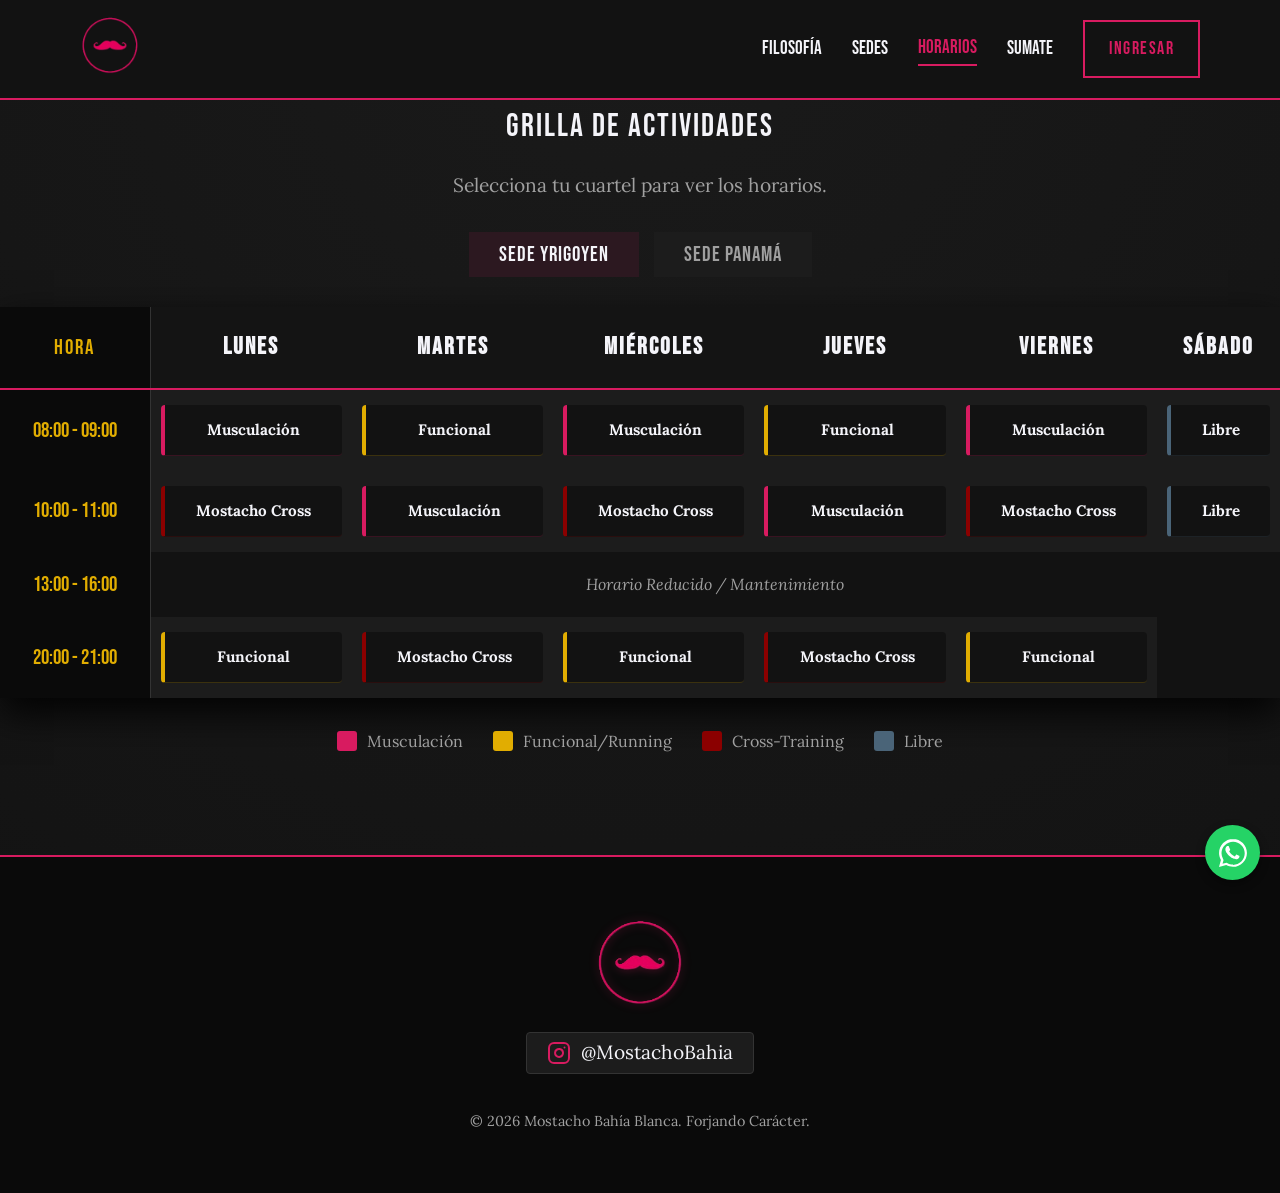
==== horarios.html @ eb4aad85 "feat: Interfaz completa de Mostacho Gym v1.0" ====
<!DOCTYPE html>
<html lang="es-AR">
<head>
    <meta charset="UTF-8">
    <meta name="viewport" content="width=device-width, initial-scale=1.0">
    <title>Horarios de Actividades | Mostacho Gym</title>
    
    <link rel="preconnect" href="https://fonts.googleapis.com">
    <link rel="preconnect" href="https://fonts.gstatic.com" crossorigin>
    <link href="https://fonts.googleapis.com/css2?family=Bebas+Neue&family=Lora:ital,wght@0,400;0,700;1,400&display=swap" rel="stylesheet">
    
    <link rel="stylesheet" href="./src/css/variables.css">
    <link rel="stylesheet" href="./src/css/global.css">
    <link rel="stylesheet" href="./src/css/horarios.css"> 
</head>
<body style="padding-top: 100px;"> 

    <!-- PANTALLA DE CARGA -->
    <div id="splash-screen" class="splash-screen">
        <img src="./public/imagen/logo.png" alt="Cargando Mostacho..." class="splash-logo">
    </div>

    <!-- HEADER Y NAVEGACIÓN -->
    <header class="main-header">
        <div class="nav-container">
            <a href="index.html">
                <img src="./public/imagen/logo.png" alt="Mostacho Gym Logo" class="brand-logo">
            </a>
            <nav class="main-nav">
                <a href="index.html#filosofia">Filosofía</a>
                <a href="index.html#sedes">Sedes</a>
                <a href="horarios.html" style="color: var(--accent-logo); border-bottom: 2px solid var(--accent-logo);">Horarios</a>
                <a href="index.html#planes">Sumate</a>
                <a href="login.html" class="btn-outline">Ingresar</a>
            </nav>
        </div>
    </header>

    <main class="contenedor" style="margin-bottom: 100px;">
        
        <div style="text-align: center; margin-bottom: 30px;">
            <h1 class="titulo-seccion" style="margin-bottom: 15px;">GRILLA DE ACTIVIDADES</h1>
            <p style="color: var(--text-muted); font-size: 1.2rem; margin-bottom: 30px;">Selecciona tu cuartel para ver los horarios.</p>
        </div>

        <!-- INTERRUPTOR DE SEDES -->
        <div class="toggle-sedes">
            <button id="btn-yrigoyen" class="btn-sede activo">SEDE YRIGOYEN</button>
            <button id="btn-panama" class="btn-sede">SEDE PANAMÁ</button>
        </div>

        <div class="table-responsive">
            <table class="tabla-horarios">
                <thead>
                    <tr>
                        <th class="col-hora">HORA</th>
                        <th>LUNES</th>
                        <th>MARTES</th>
                        <th>MIÉRCOLES</th>
                        <th>JUEVES</th>
                        <th>VIERNES</th>
                        <th>SÁBADO</th>
                    </tr>
                </thead>
                
                <!-- BODY: SEDE YRIGOYEN -->
                <tbody id="tbody-yrigoyen">
                    <tr>
                        <td class="col-hora">08:00 - 09:00</td>
                        <td><div class="actividad musculacion" data-profe="Lucas" data-intensidad="Media/Alta">Musculación</div></td>
                        <td><div class="actividad funcional" data-profe="Martina" data-intensidad="Alta (Cardio)">Funcional</div></td>
                        <td><div class="actividad musculacion" data-profe="Lucas" data-intensidad="Media/Alta">Musculación</div></td>
                        <td><div class="actividad funcional" data-profe="Martina" data-intensidad="Alta (Cardio)">Funcional</div></td>
                        <td><div class="actividad musculacion" data-profe="Lucas" data-intensidad="Media/Alta">Musculación</div></td>
                        <td><div class="actividad libre" data-profe="Staff" data-intensidad="A tu ritmo">Libre</div></td>
                    </tr>
                    
                    <tr>
                        <td class="col-hora">10:00 - 11:00</td>
                        <td><div class="actividad cross" data-profe="Diego" data-intensidad="Extrema (Fuerza)">Mostacho Cross</div></td>
                        <td><div class="actividad musculacion" data-profe="Lucas" data-intensidad="Media/Alta">Musculación</div></td>
                        <td><div class="actividad cross" data-profe="Diego" data-intensidad="Extrema (Fuerza)">Mostacho Cross</div></td>
                        <td><div class="actividad musculacion" data-profe="Lucas" data-intensidad="Media/Alta">Musculación</div></td>
                        <td><div class="actividad cross" data-profe="Diego" data-intensidad="Extrema (Fuerza)">Mostacho Cross</div></td>
                        <td><div class="actividad libre" data-profe="Staff" data-intensidad="A tu ritmo">Libre</div></td>
                    </tr>

                    <tr>
                        <td class="col-hora">13:00 - 16:00</td>
                        <td colspan="6" style="text-align: center; color: var(--text-muted); font-style: italic; background-color: var(--bg-main);">
                            Horario Reducido / Mantenimiento
                        </td>
                    </tr>

                    <tr>
                        <td class="col-hora">20:00 - 21:00</td>
                        <td><div class="actividad funcional" data-profe="Martina" data-intensidad="Alta (Cardio)">Funcional</div></td>
                        <td><div class="actividad cross" data-profe="Diego" data-intensidad="Extrema (Fuerza)">Mostacho Cross</div></td>
                        <td><div class="actividad funcional" data-profe="Martina" data-intensidad="Alta (Cardio)">Funcional</div></td>
                        <td><div class="actividad cross" data-profe="Diego" data-intensidad="Extrema (Fuerza)">Mostacho Cross</div></td>
                        <td><div class="actividad funcional" data-profe="Martina" data-intensidad="Alta (Cardio)">Funcional</div></td>
                        <td style="background-color: var(--bg-main);"></td>
                    </tr>
                </tbody>

                <!-- BODY: SEDE PANAMÁ -->
                <tbody id="tbody-panama" style="display: none;">
                    <tr>
                        <td class="col-hora">09:00 - 10:00</td>
                        <td><div class="actividad musculacion" data-profe="Seba" data-intensidad="Media">Musculación</div></td>
                        <td><div class="actividad musculacion" data-profe="Seba" data-intensidad="Media">Musculación</div></td>
                        <td><div class="actividad libre" data-profe="Seba" data-intensidad="Libre">Libre</div></td>
                        <td><div class="actividad musculacion" data-profe="Seba" data-intensidad="Media">Musculación</div></td>
                        <td><div class="actividad musculacion" data-profe="Seba" data-intensidad="Media">Musculación</div></td>
                        <td style="background-color: var(--bg-main);"></td>
                    </tr>
                    <tr>
                        <td class="col-hora">18:00 - 19:30</td>
                        <td><div class="actividad funcional" data-profe="Julieta" data-intensidad="Alta (HIIT)">Mostacho Running</div></td>
                        <td style="background-color: var(--bg-main);"></td>
                        <td><div class="actividad funcional" data-profe="Julieta" data-intensidad="Alta (HIIT)">Mostacho Running</div></td>
                        <td style="background-color: var(--bg-main);"></td>
                        <td><div class="actividad funcional" data-profe="Julieta" data-intensidad="Alta (HIIT)">Mostacho Running</div></td>
                        <td><div class="actividad libre" data-profe="Staff" data-intensidad="Salida Grupal">Running Libre</div></td>
                    </tr>
                </tbody>

            </table>
        </div>

        <div class="leyenda-horarios">
            <div class="leyenda-item"><span class="color-box musculacion"></span> Musculación</div>
            <div class="leyenda-item"><span class="color-box funcional"></span> Funcional/Running</div>
            <div class="leyenda-item"><span class="color-box cross"></span> Cross-Training</div>
            <div class="leyenda-item"><span class="color-box libre"></span> Libre</div>
        </div>
    </main>

    <!-- MODAL DE INFORMACIÓN DE CLASE -->
    <div id="modal-clase" class="modal-overlay">
        <div class="modal-content card-industrial" style="text-align: center;">
            <span class="cerrar-modal" id="btn-cerrar-clase">&times;</span>
            <h2 id="clase-titulo" style="color: var(--accent-logo); font-size: 2.5rem; margin-bottom: 15px;">Clase</h2>
            <p style="color: var(--accent-mustard); font-family: var(--font-title); font-size: 1.5rem; margin-bottom: 20px;">
                Profesor: <span id="clase-profe"></span>
            </p>
            <div style="background-color: var(--bg-main); padding: 15px; border: 1px dashed var(--accent-logo);">
                <strong style="color: var(--text-main); font-family: var(--font-title); font-size: 1.2rem;">Nivel de Intensidad:</strong><br> 
                <span id="clase-intensidad" style="color: var(--text-muted); font-size: 1.1rem; font-style: italic;"></span>
            </div>
        </div>
    </div>

    <!-- MÓDULO FLOTANTE: WHATSAPP CORREGIDO -->
    <a href="https://wa.me/542942337776" class="whatsapp-float" target="_blank" rel="noopener noreferrer" aria-label="Contactar por WhatsApp" style="position: fixed; bottom: 20px; right: 20px; background-color: #25D366; width: 55px; height: 55px; border-radius: 50%; display: flex; align-items: center; justify-content: center; box-shadow: 0 4px 10px rgba(0,0,0,0.4); z-index: 1000; transition: transform 0.3s ease;" onmouseover="this.style.transform='scale(1.1)'" onmouseout="this.style.transform='scale(1)'">
        <svg viewBox="0 0 32 32" width="32" height="32">
            <path fill="#FFF" d="M16.002 2.058c-7.702 0-13.948 6.242-13.948 13.942 0 2.458.641 4.855 1.862 6.974L2 30l7.211-1.892c2.052 1.127 4.356 1.721 6.787 1.721 7.7 0 13.945-6.244 13.945-13.942.001-7.7-6.245-13.944-13.945-13.944zM16.002 27.525c-2.078 0-4.116-.558-5.901-1.616l-.423-.25-4.384 1.15.1.411 1.178-4.275-.275-.436a11.583 11.583 0 0 1-1.782-6.17c0-6.398 5.207-11.603 11.606-11.603 6.398 0 11.604 5.205 11.604 11.603 0 6.398-5.205 11.604-11.604 11.604zm6.368-8.71c-.35-.175-2.067-1.02-2.387-1.137-.32-.117-.553-.175-.787.175-.233.35-.903 1.137-1.107 1.37-.203.233-.408.263-.758.087-2.193-1.096-3.72-2.327-5.116-4.708-.203-.35.203-.321.888-1.691.117-.233.058-.437-.029-.612-.087-.175-.787-1.897-1.078-2.597-.282-.68-.57-.587-.787-.597-.203-.01-.437-.01-.67-.01-.233 0-.612.087-.932.437-.32.35-1.224 1.196-1.224 2.917 0 1.721 1.253 3.383 1.428 3.617.175.233 2.478 3.782 5.998 5.303 2.146.928 2.951 1.002 4.023.847 1.229-.177 2.067-.845 2.358-1.663.291-.817.291-1.516.203-1.663-.086-.146-.32-.233-.67-.408z"></path>
        </svg>
    </a>

    <!-- FOOTER CORREGIDO -->
    <footer>
        <div class="footer-content">
            <img src="./public/imagen/logo.png" alt="Mostacho Bahía Blanca" class="footer-logo">
            
            <div class="footer-social">
                <a href="https://www.instagram.com/mostachogym/" target="_blank" rel="noopener noreferrer" class="social-link" title="Síguenos en Instagram">
                    <svg xmlns="http://www.w3.org/2000/svg" width="24" height="24" viewBox="0 0 24 24" fill="none" stroke="currentColor" stroke-width="2" stroke-linecap="round" stroke-linejoin="round" class="icon-instagram">
                        <rect x="2" y="2" width="20" height="20" rx="5" ry="5"></rect>
                        <path d="M16 11.37A4 4 0 1 1 12.63 8 4 4 0 0 1 16 11.37z"></path>
                        <line x1="17.5" y1="6.5" x2="17.51" y2="6.5"></line>
                    </svg>
                    <span>@MostachoBahia</span>
                </a>
            </div>
        </div>
        <p>&copy; 2026 Mostacho Bahía Blanca. Forjando Carácter.</p>
    </footer>

    <script src="./src/js/core/app.js"></script>
</body>
</html>
---- src/css/variables.css ----
/* =========================================
   SISTEMA DE DISEÑO: MOSTACHO INDUSTRIAL-RETRO
   ========================================= */
@import url('https://fonts.googleapis.com/css2?family=Bebas+Neue&family=Lora:ital,wght@0,400;0,700;1,400&display=swap');

:root {
    /* Paleta Corporativa Estricta */
    --bg-main: #121212;             /* Negro mate profundo */
    --bg-surface: #1C1C1C;          /* Negro superficie para dar relieve */
    --text-main: #F4F4F9;           /* Blanco hueso/crema */
    --text-muted: #A0A0A0;          /* Gris para textos secundarios */
    
    /* Acentos de Marca (Actualizado al Logo) */
    --accent-logo: #D81B60;         /* Rojo/Fucsia vibrante extraído del logo */
    --accent-mustard: #E1AD01;      /* Amarillo Mostaza para estados activos/estrellas */
    --accent-red: #8B0000;          /* Rojo oscuro clásico para botones pesados */
    
    /* Tipografías */
    --font-title: 'Bebas Neue', 'Impact', sans-serif; 
    --font-text: 'Lora', serif;
    
    /* Variables de UI Industrial */
    --border-logo: 2px solid var(--accent-logo);
    --border-subtle: 1px solid #333333;
    --shadow-dark: 0 15px 35px rgba(0, 0, 0, 0.9);
    --shadow-red: 0 8px 20px rgba(216, 27, 96, 0.3);
}
---- src/css/global.css ----
/* =========================================
   RESET Y BASE
   ========================================= */
* {
    margin: 0;
    padding: 0;
    box-sizing: border-box;
}

body {
    background-color: var(--bg-main);
    color: var(--text-main);
    font-family: var(--font-text);
    line-height: 1.7;
    -webkit-font-smoothing: antialiased;
    background-image: radial-gradient(circle at top center, #1a1a1a 0%, #121212 100%);
    scroll-behavior: smooth;
}

h1, h2, h3, h4 {
    font-family: var(--font-title);
    color: var(--text-main);
    letter-spacing: 2px;
    font-weight: normal;
    text-transform: uppercase;
}

a {
    text-decoration: none;
    color: var(--accent-logo);
    transition: all 0.3s ease;
}

a:hover {
    color: var(--accent-mustard);
}

.acento {
    color: var(--accent-mustard) !important;
}

.w-100 {
    width: 100%;
    text-align: center;
}

/* =========================================
   BOTONES
   ========================================= */
.btn-primary, .btn-primary-full {
    display: inline-block;
    background-color: var(--accent-red);
    color: var(--text-main);
    padding: 14px 32px;
    font-family: var(--font-title);
    font-size: 1.2rem;
    letter-spacing: 2px;
    border: 2px solid var(--accent-red);
    cursor: pointer;
    transition: all 0.3s ease;
    box-shadow: var(--shadow-red);
    text-transform: uppercase;
}

.btn-primary-full { width: 100%; }

.btn-primary:hover, .btn-primary-full:hover {
    background-color: transparent;
    color: var(--accent-mustard);
    border-color: var(--accent-mustard);
    transform: translateY(-2px);
    box-shadow: none;
}

.btn-outline, .btn-outline-full {
    display: inline-block;
    background-color: transparent;
    color: var(--accent-logo);
    border: var(--border-logo);
    padding: 12px 24px;
    font-family: var(--font-title);
    font-size: 1.1rem;
    letter-spacing: 1.5px;
    cursor: pointer;
    transition: all 0.3s ease;
    text-transform: uppercase;
}

.btn-outline-full { width: 100%; padding: 14px 24px; }

.btn-outline:hover, .btn-outline-full:hover {
    background-color: var(--accent-logo);
    color: var(--bg-main);
}

/* =========================================
   HEADER Y NAVEGACIÓN
   ========================================= */
.main-header {
    background-color: rgba(18, 18, 18, 0.95);
    border-bottom: var(--border-logo);
    position: fixed;
    width: 100%;
    top: 0;
    z-index: 100;
    backdrop-filter: blur(5px);
}

.nav-container {
    display: flex;
    justify-content: space-between;
    align-items: center;
    padding: 15px 40px;
    max-width: 1200px;
    margin: 0 auto;
}

.brand-logo {
    height: 60px;
    width: auto;
}

.main-nav {
    display: flex;
    gap: 30px;
    align-items: center;
}

.main-nav a:not(.btn-outline) {
    font-family: var(--font-title);
    font-size: 1.2rem;
    color: var(--text-main);
}

.main-nav a:not(.btn-outline):hover {
    color: var(--accent-mustard);
}

/* =========================================
   FOOTER Y REDES
   ========================================= */
footer {
    background-color: #0a0a0a;
    border-top: var(--border-logo);
    padding: 60px 20px;
    text-align: center;
}

.footer-content {
    display: flex;
    flex-direction: column;
    align-items: center;
    gap: 25px;
    margin-bottom: 35px;
}

.footer-logo {
    height: 90px;
    width: auto;
    filter: drop-shadow(0 0 5px rgba(216, 27, 96, 0.3));
}

.footer-social .social-link {
    display: inline-flex;
    align-items: center;
    justify-content: center;
    gap: 10px;
    color: var(--text-main);
    font-family: var(--font-text);
    font-size: 1.2rem;
    padding: 8px 20px;
    border: var(--border-subtle);
    border-radius: 4px;
    background-color: var(--bg-surface);
    transition: all 0.3s ease;
    text-decoration: none;
}

.footer-social .social-link span {
    line-height: 1;
    display: flex;
    align-items: center;
}

.icon-instagram {
    display: block;
    stroke: var(--accent-logo);
    transition: stroke 0.3s ease;
}

.footer-social .social-link:hover {
    border-color: var(--accent-mustard);
    background-color: var(--bg-main);
}

.footer-social .social-link:hover .icon-instagram {
    stroke: var(--accent-mustard);
}

.footer-social .social-link:hover span {
    color: var(--accent-mustard);
}

footer p {
    color: var(--text-muted);
    font-size: 0.9rem;
}

/* =========================================
   SISTEMA DE MODALES
   ========================================= */
.modal-overlay {
    display: none;
    position: fixed;
    top: 0; left: 0; width: 100%; height: 100%;
    background-color: rgba(0, 0, 0, 0.85);
    backdrop-filter: blur(5px);
    z-index: 2000;
    justify-content: center;
    align-items: center;
}

.modal-overlay.activo {
    display: flex; 
}

.modal-content {
    background-color: var(--bg-surface);
    padding: 40px;
    max-width: 600px;
    width: 90%;
    border: var(--border-logo);
    position: relative;
    box-shadow: var(--shadow-dark);
}

.cerrar-modal {
    position: absolute;
    top: 15px; right: 20px;
    font-size: 2.5rem;
    line-height: 1;
    color: var(--accent-logo);
    cursor: pointer;
    transition: color 0.3s ease;
}

.cerrar-modal:hover {
    color: var(--accent-mustard);
}

/* =========================================
   PANTALLA DE CARGA (SPLASH SCREEN)
   ========================================= */
.splash-screen {
    position: fixed;
    top: 0; left: 0; width: 100%; height: 100%;
    background-color: var(--bg-main);
    z-index: 9999;
    display: flex;
    justify-content: center;
    align-items: center;
    transition: opacity 0.5s ease;
}

.splash-logo {
    width: 150px;
    animation: latido 1.5s infinite;
    filter: drop-shadow(0 0 15px rgba(216, 27, 96, 0.6));
}

@keyframes latido {
    0% { transform: scale(1); opacity: 0.8; }
    50% { transform: scale(1.1); opacity: 1; }
    100% { transform: scale(1); opacity: 0.8; }
}
---- src/css/horarios.css ----
/* =========================================
   ESTILOS ESPECÍFICOS DE LA GRILLA DE HORARIOS
   ========================================= */

/* Toggle de Sedes */
.toggle-sedes {
    display: flex;
    justify-content: center;
    gap: 15px;
    margin-bottom: 30px;
}

.btn-sede {
    background-color: var(--bg-surface);
    color: var(--text-muted);
    border: 1px solid var(--border-subtle);
    padding: 10px 30px;
    font-family: var(--font-title);
    font-size: 1.3rem;
    cursor: pointer;
    transition: all 0.3s ease;
    letter-spacing: 1px;
}

.btn-sede:hover {
    border-color: var(--accent-mustard);
}

.btn-sede.activo {
    background-color: rgba(216, 27, 96, 0.1);
    color: var(--text-main);
    border-color: var(--accent-logo);
}

/* Tabla */
.table-responsive {
    width: 100%;
    overflow-x: auto; 
    background-color: var(--bg-surface);
    border: 1px solid var(--border-subtle);
    box-shadow: var(--shadow-dark);
}

.tabla-horarios {
    width: 100%;
    min-width: 800px; 
    border-collapse: collapse;
    text-align: center;
}

.tabla-horarios th {
    background-color: #141414;
    color: var(--text-main);
    font-family: var(--font-title);
    font-size: 1.5rem;
    letter-spacing: 2px;
    padding: 20px 10px;
    border-bottom: 2px solid var(--accent-logo);
    border-right: 1px solid var(--border-subtle);
}

.tabla-horarios .col-hora {
    background-color: #0a0a0a;
    color: var(--accent-mustard);
    font-family: var(--font-title);
    font-size: 1.3rem;
    font-weight: normal;
    border-right: 1px solid #333;
    width: 150px;
}

.tabla-horarios td {
    padding: 15px 10px;
    border-bottom: 1px solid var(--border-subtle);
    border-right: 1px solid var(--border-subtle);
    vertical-align: middle;
}

.tabla-horarios th:last-child,
.tabla-horarios td:last-child {
    border-right: none;
}

/* Tarjetas de actividad interactivas */
.actividad {
    background-color: var(--bg-main);
    padding: 12px 5px;
    border-radius: 4px;
    font-family: var(--font-text);
    font-size: 0.95rem;
    font-weight: bold;
    color: var(--text-main);
    border-left: 4px solid transparent; 
    transition: transform 0.2s ease, box-shadow 0.2s ease, border-color 0.2s ease;
    cursor: pointer; /* Modificado para interacción */
}

.actividad:hover {
    transform: scale(1.05);
    box-shadow: 0 4px 8px rgba(216, 27, 96, 0.3);
    border-color: var(--accent-logo);
}

.actividad.musculacion { border-left-color: var(--accent-logo); border-bottom: 1px solid rgba(216, 27, 96, 0.2); }
.actividad.funcional { border-left-color: var(--accent-mustard); border-bottom: 1px solid rgba(225, 173, 1, 0.2); }
.actividad.cross { border-left-color: #8B0000; border-bottom: 1px solid rgba(139, 0, 0, 0.2); }
.actividad.libre { border-left-color: #4A6478; border-bottom: 1px solid rgba(74, 100, 120, 0.2); }

/* Leyenda */
.leyenda-horarios {
    display: flex;
    justify-content: center;
    flex-wrap: wrap;
    gap: 30px;
    margin-top: 30px;
}

.leyenda-item {
    display: flex;
    align-items: center;
    gap: 10px;
    color: var(--text-muted);
    font-family: var(--font-text);
    font-size: 1rem;
}

.color-box {
    width: 20px;
    height: 20px;
    border-radius: 3px;
    display: inline-block;
}

.color-box.musculacion { background-color: var(--accent-logo); }
.color-box.funcional { background-color: var(--accent-mustard); }
.color-box.cross { background-color: #8B0000; }
.color-box.libre { background-color: #4A6478; }

@media (max-width: 768px) {
    .contenedor { padding: 0 10px; }
    .titulo-seccion { font-size: 2.5rem; }
    .leyenda-horarios { gap: 15px; }
    .toggle-sedes { flex-direction: column; padding: 0 20px; }
    .table-responsive::after {
        content: 'Desliza para ver más →';
        display: block;
        text-align: right;
        padding: 10px;
        color: var(--text-muted);
        font-size: 0.85rem;
        font-style: italic;
    }
}
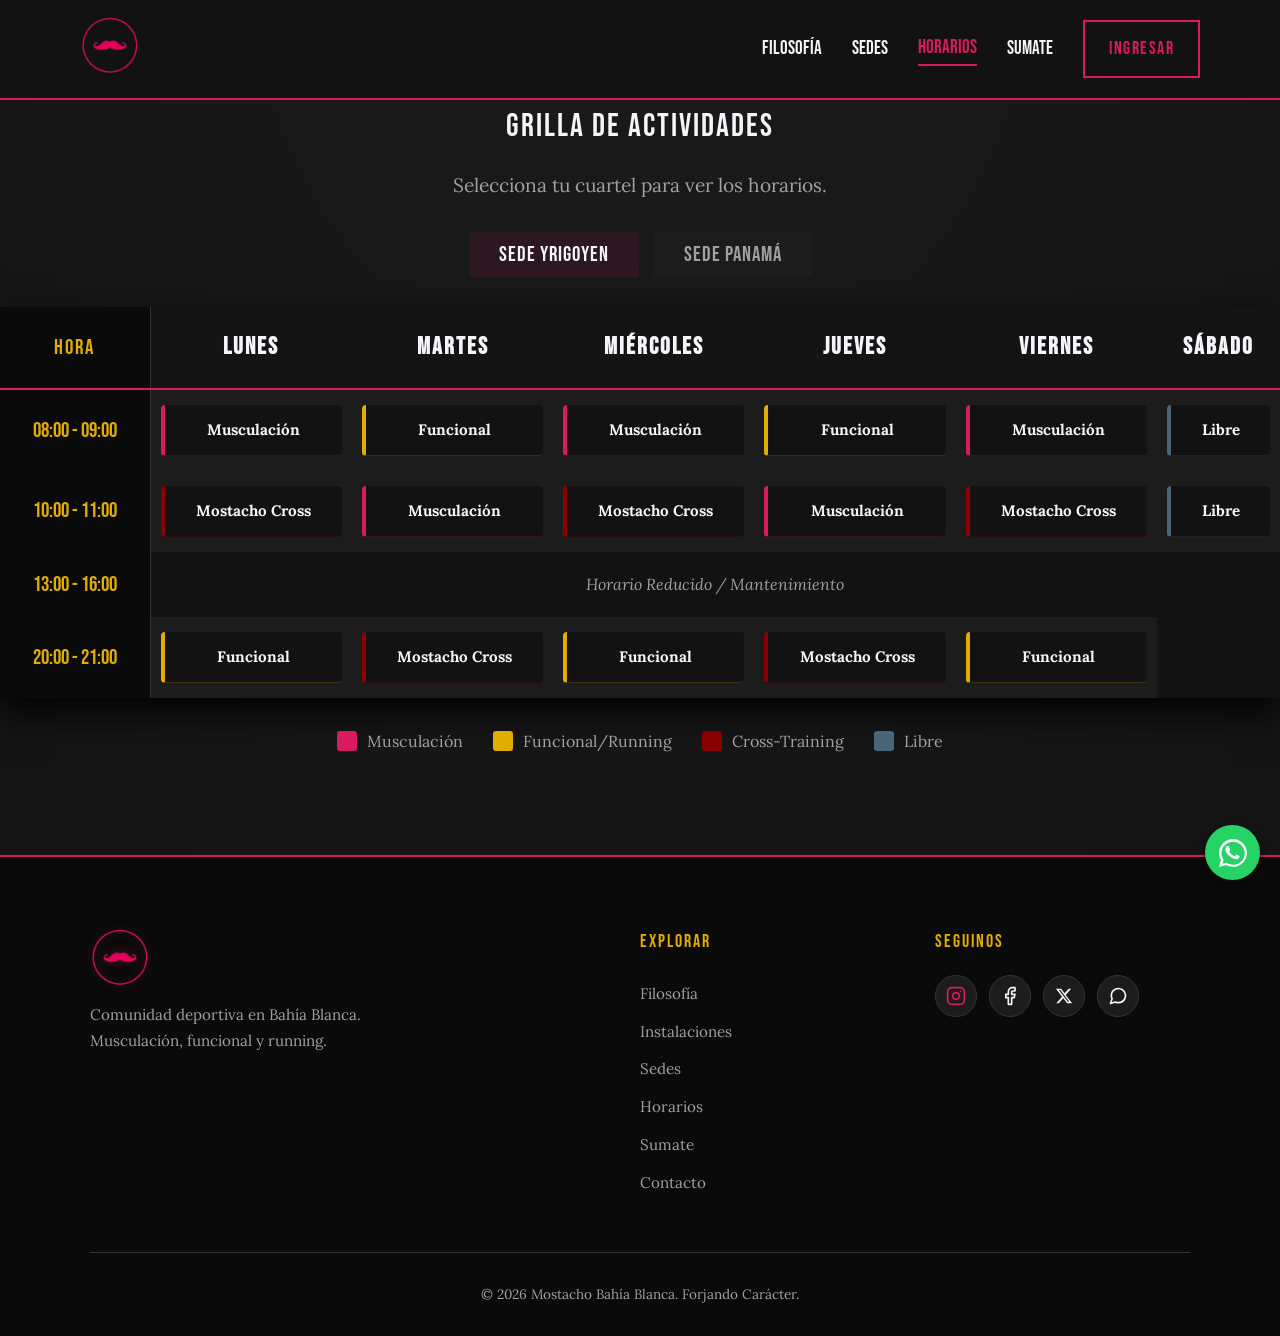
==== commit c84d6bbb: "Cambios en el Footer horarios" ====
--- a/horarios.html
+++ b/horarios.html
@@ -160,21 +160,51 @@
 
     <!-- FOOTER CORREGIDO -->
     <footer>
-        <div class="footer-content">
-            <img src="./public/imagen/logo.png" alt="Mostacho Bahía Blanca" class="footer-logo">
-            
-            <div class="footer-social">
-                <a href="https://www.instagram.com/mostachogym/" target="_blank" rel="noopener noreferrer" class="social-link" title="Síguenos en Instagram">
-                    <svg xmlns="http://www.w3.org/2000/svg" width="24" height="24" viewBox="0 0 24 24" fill="none" stroke="currentColor" stroke-width="2" stroke-linecap="round" stroke-linejoin="round" class="icon-instagram">
-                        <rect x="2" y="2" width="20" height="20" rx="5" ry="5"></rect>
-                        <path d="M16 11.37A4 4 0 1 1 12.63 8 4 4 0 0 1 16 11.37z"></path>
-                        <line x1="17.5" y1="6.5" x2="17.51" y2="6.5"></line>
-                    </svg>
-                    <span>@MostachoBahia</span>
-                </a>
-            </div>
-        </div>
-        <p>&copy; 2026 Mostacho Bahía Blanca. Forjando Carácter.</p>
+        <div class="footer-grid">
+            <div class="footer-marca">
+                <img src="./public/imagen/logo.png" alt="Mostacho Bahía Blanca" class="footer-logo">
+                <p>Comunidad deportiva en Bahía Blanca. Musculación, funcional y running.</p>
+            </div>
+
+            <div class="footer-col">
+                <h4>Explorar</h4>
+                <a href="index.html#filosofia">Filosofía</a>
+                <a href="index.html#galeria">Instalaciones</a>
+                <a href="index.html#sedes">Sedes</a>
+                <a href="horarios.html">Horarios</a>
+                <a href="index.html#planes">Sumate</a>
+                <a href="index.html#contacto">Contacto</a>
+            </div>
+
+            <div class="footer-col">
+                <h4>Seguinos</h4>
+                <div class="footer-social">
+                    <a href="https://www.instagram.com/mostachogym/" target="_blank" rel="noopener noreferrer" class="social-link" title="Síguenos en Instagram" aria-label="Instagram">
+                        <svg xmlns="http://www.w3.org/2000/svg" width="20" height="20" viewBox="0 0 24 24" fill="none" stroke="currentColor" stroke-width="2" stroke-linecap="round" stroke-linejoin="round" class="icon-instagram">
+                            <rect x="2" y="2" width="20" height="20" rx="5" ry="5"></rect>
+                            <path d="M16 11.37A4 4 0 1 1 12.63 8 4 4 0 0 1 16 11.37z"></path>
+                            <line x1="17.5" y1="6.5" x2="17.51" y2="6.5"></line>
+                        </svg>
+                    </a>
+                    <a href="https://www.facebook.com/mostachogym/" target="_blank" rel="noopener noreferrer" class="social-link" title="Síguenos en Facebook" aria-label="Facebook">
+                        <svg xmlns="http://www.w3.org/2000/svg" width="20" height="20" viewBox="0 0 24 24" fill="none" stroke="currentColor" stroke-width="2" stroke-linecap="round" stroke-linejoin="round">
+                            <path d="M18 2h-3a5 5 0 0 0-5 5v3H7v4h3v8h4v-8h3l1-4h-4V7a1 1 0 0 1 1-1h3z"></path>
+                        </svg>
+                    </a>
+                    <a href="https://x.com/mostachogym" target="_blank" rel="noopener noreferrer" class="social-link" title="Síguenos en X" aria-label="X">
+                        <svg xmlns="http://www.w3.org/2000/svg" width="18" height="18" viewBox="0 0 24 24" fill="currentColor" stroke="none">
+                            <path d="M18.244 2.25h3.308l-7.227 8.26 8.502 11.24H16.17l-5.214-6.817L4.99 21.75H1.68l7.73-8.835L1.254 2.25H8.08l4.713 6.231zm-1.161 17.52h1.833L7.084 4.126H5.117z"></path>
+                        </svg>
+                    </a>
+                    <a href="https://wa.me/542942337776" target="_blank" rel="noopener noreferrer" class="social-link" title="WhatsApp" aria-label="WhatsApp">
+                        <svg xmlns="http://www.w3.org/2000/svg" width="20" height="20" viewBox="0 0 24 24" fill="none" stroke="currentColor" stroke-width="2" stroke-linecap="round" stroke-linejoin="round">
+                            <path d="M21 11.5a8.38 8.38 0 0 1-.9 3.8 8.5 8.5 0 0 1-7.6 4.7 8.38 8.38 0 0 1-3.8-.9L3 21l1.9-5.7a8.38 8.38 0 0 1-.9-3.8 8.5 8.5 0 0 1 4.7-7.6 8.38 8.38 0 0 1 3.8-.9h.5a8.48 8.48 0 0 1 8 8v.5z"></path>
+                        </svg>
+                    </a>
+                </div>
+            </div>
+        </div>
+        <p class="footer-copy">&copy; 2026 Mostacho Bahía Blanca. Forjando Carácter.</p>
     </footer>
 
     <script src="./src/js/core/app.js"></script>
--- a/src/css/global.css
+++ b/src/css/global.css
@@ -142,44 +142,74 @@
 footer {
     background-color: #0a0a0a;
     border-top: var(--border-logo);
-    padding: 60px 20px;
-    text-align: center;
-}
-
-.footer-content {
+    padding: 70px 20px 30px;
+}
+
+.footer-grid {
+    max-width: 1100px;
+    margin: 0 auto 50px;
+    display: grid;
+    grid-template-columns: 2fr 1fr 1fr;
+    gap: 40px;
+    text-align: left;
+}
+
+.footer-marca {
     display: flex;
     flex-direction: column;
-    align-items: center;
-    gap: 25px;
-    margin-bottom: 35px;
+    align-items: flex-start;
+    gap: 15px;
 }
 
 .footer-logo {
-    height: 90px;
+    height: 60px;
     width: auto;
     filter: drop-shadow(0 0 5px rgba(216, 27, 96, 0.3));
 }
 
+.footer-marca p {
+    color: var(--text-muted);
+    font-size: 0.95rem;
+    max-width: 320px;
+}
+
+.footer-col h4 {
+    font-size: 1.1rem;
+    letter-spacing: 2px;
+    color: var(--accent-mustard);
+    margin-bottom: 18px;
+}
+
+.footer-col a {
+    display: block;
+    color: var(--text-muted);
+    font-family: var(--font-text);
+    font-size: 0.95rem;
+    padding: 6px 0;
+    transition: color 0.3s ease;
+}
+
+.footer-col a:hover {
+    color: var(--accent-logo);
+}
+
+.footer-social {
+    display: flex;
+    gap: 12px;
+}
+
 .footer-social .social-link {
     display: inline-flex;
     align-items: center;
     justify-content: center;
-    gap: 10px;
-    color: var(--text-main);
-    font-family: var(--font-text);
-    font-size: 1.2rem;
-    padding: 8px 20px;
+    width: 42px;
+    height: 42px;
+    color: var(--text-main);
     border: var(--border-subtle);
-    border-radius: 4px;
+    border-radius: 50%;
     background-color: var(--bg-surface);
     transition: all 0.3s ease;
     text-decoration: none;
-}
-
-.footer-social .social-link span {
-    line-height: 1;
-    display: flex;
-    align-items: center;
 }
 
 .icon-instagram {
@@ -191,19 +221,28 @@
 .footer-social .social-link:hover {
     border-color: var(--accent-mustard);
     background-color: var(--bg-main);
-}
-
-.footer-social .social-link:hover .icon-instagram {
+    transform: translateY(-2px);
+}
+
+.footer-social .social-link:hover svg {
     stroke: var(--accent-mustard);
 }
 
-.footer-social .social-link:hover span {
-    color: var(--accent-mustard);
-}
-
-footer p {
+.footer-copy {
+    max-width: 1100px;
+    margin: 0 auto;
+    padding-top: 30px;
+    border-top: var(--border-subtle);
     color: var(--text-muted);
-    font-size: 0.9rem;
+    font-size: 0.85rem;
+    text-align: center;
+}
+
+@media (max-width: 768px) {
+    .footer-grid { grid-template-columns: 1fr; text-align: center; }
+    .footer-marca { align-items: center; }
+    .footer-marca p { max-width: 100%; }
+    .footer-social { justify-content: center; }
 }
 
 /* =========================================
